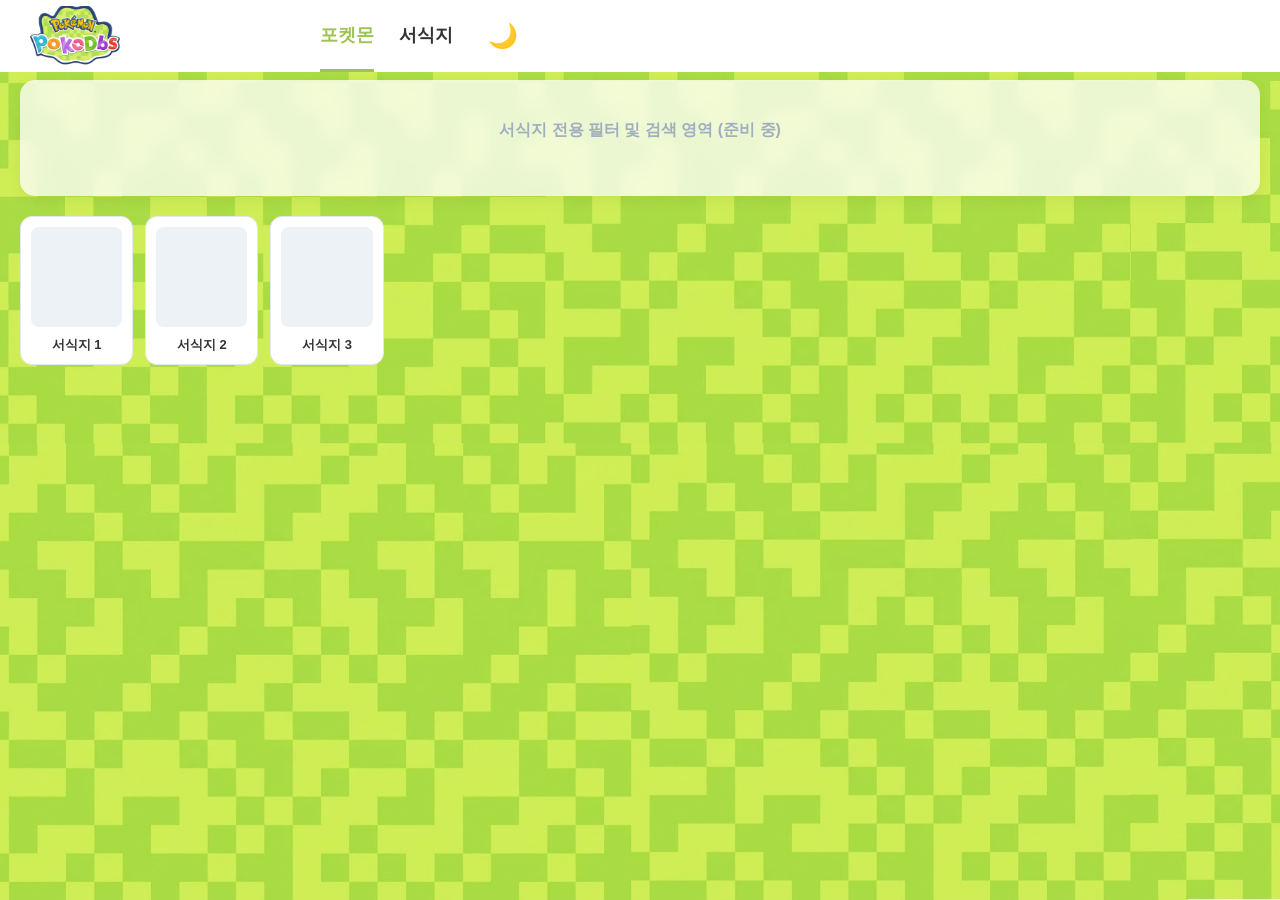
==== habitat.html @ c7915be9 "Update habitat.html" ====
<!DOCTYPE html>
<html lang="ko">
<head>
    <meta charset="UTF-8">
    <meta name="viewport" content="width=device-width, initial-scale=1.0">
    <title>Pokopia DB - 서식지 도감</title>
    
    <link rel="stylesheet" href="./style.css?v=1.3b">
</head>
<body>

<nav id="topNavbar">
    <div class="nav-logo">
        <img src="./images/logo.png" alt="로고" onerror="this.src='https://via.placeholder.com/100x30?text=LOGO';">
    </div>
    <div class="nav-menu">
        <a href="index.html" class="nav-link active">포켓몬</a>
        <a href="habitat.html" class="nav-link">서식지</a>
        
        <button class="theme-toggle-btn" id="themeToggle" title="다크 모드 변경">🌙</button>
    </div>
</nav>

<header id="mainHeader">
    <div class="filter-container" style="padding: 20px 0; text-align: center; color: #a0aec0; font-weight: bold;">
        서식지 전용 필터 및 검색 영역 (준비 중)
    </div>
</header>

<div class="pokemon-grid" id="habitatList">
    <div class="pokemon-card">
        <div style="height: 100px; background: #edf2f7; border-radius: 8px; margin-bottom: 10px;"></div>
        <div class="name-box">
            <span class="p-name">서식지 1</span>
        </div>
    </div>
    <div class="pokemon-card">
        <div style="height: 100px; background: #edf2f7; border-radius: 8px; margin-bottom: 10px;"></div>
        <div class="name-box">
            <span class="p-name">서식지 2</span>
        </div>
    </div>
    <div class="pokemon-card">
        <div style="height: 100px; background: #edf2f7; border-radius: 8px; margin-bottom: 10px;"></div>
        <div class="name-box">
            <span class="p-name">서식지 3</span>
        </div>
    </div>
</div>

<div id="detailModal" style="display: none;">
</div>

<button id="scrollTopBtn" onclick="scrollToTop()" title="맨 위로 가기">
    <svg viewBox="0 0 24 24" fill="none" stroke="currentColor" stroke-width="2.5"><polyline points="18 15 12 9 6 15"></polyline></svg>
</button>

<script>
    // 맨 위로 가기 버튼 공통 로직
    window.onscroll = function() {
        const topBtn = document.getElementById("scrollTopBtn");
        if (document.body.scrollTop > 300 || document.documentElement.scrollTop > 300) {
            topBtn.style.display = "block";
        } else {
            topBtn.style.display = "none";
        }
    };

    function scrollToTop() {
        window.scrollTo({ top: 0, behavior: 'smooth' });
    }
</script>

</body>
</html>
---- style.css ----
/* =========================================
   🌙 테마 색상 변수 선언 (라이트 / 다크)
   ========================================= */
:root {
    /* 라이트 모드 (기본) */
    --primary: #2c3e50;
    --accent: #e74c3c;
    --border: #e2e8f0;
    --nav-bg: #ffffff;
    --nav-link: #333333;
    --text-main: #333333;
    --text-sub: #718096;
    --glass-bg: rgba(255, 255, 255, 0.75);
    --card-bg: #ffffff;
    --input-bg: rgba(255, 255, 255, 0.9);
    --btn-bg: rgba(255, 255, 255, 0.9);
    --tag-bg: rgba(237, 242, 247, 0.8);
    --hover-bg: #f8fafc;
    --modal-overlay: rgba(0, 0, 0, 0.6);
}

[data-theme="dark"] {
    /* 다크 모드 */
    --primary: #f1f5f9;
    --accent: #ff7675;
    --border: #4a5568;
    --nav-bg: #1a1a24;
    --nav-link: #e2e8f0;
    --text-main: #f8f9fa;
    --text-sub: #a0aec0;
    --glass-bg: rgba(30, 30, 40, 0.85);
    --card-bg: #2d3748;
    --input-bg: rgba(45, 55, 72, 0.9);
    --btn-bg: rgba(45, 55, 72, 0.9);
    --tag-bg: rgba(74, 85, 104, 0.8);
    --hover-bg: #4a5568;
    --modal-overlay: rgba(0, 0, 0, 0.8);
}

/* 다크 모드일 때 배경 이미지 어둡게 만들기 */
[data-theme="dark"] body {
    /* 옵션 A: 이미지를 유지하면서 엄청 어둡게 덮기 (현재 적용) */
    background-image: linear-gradient(rgba(15, 15, 20, 0.9), rgba(15, 15, 20, 0.9)), url('./image_bg/backgrond.jpg');
    
    /* 옵션 B: 아예 이미지를 없애고 완전 까만 배경으로 바꾸고 싶다면 
       위 background-image 줄을 지우고 아래 두 줄을 사용하세요.
    background-image: none;
    background-color: #121212; 
    */
}

/* =========================================
   1. 기본 설정 및 배경
   ========================================= */
body {
    font-family: 'Pretendard', sans-serif;
    margin: 0;
    padding: 80px 20px 20px 20px; 
    color: var(--primary);
    background-image: url('./image_bg/backgrond.jpg'); 
    background-size: cover;          
    background-position: center;     
    background-repeat: no-repeat;    
    background-attachment: fixed;
    transition: background-color 0.3s ease, color 0.3s ease; 
}

/* =========================================
   2. 상단 고정 네비게이션 바 (GNB)
   ========================================= */
#topNavbar {
    position: fixed;
    top: 0;
    left: 0;
    width: 100%;
    height: 72px;
    background-color: var(--nav-bg);
    display: flex;
    align-items: center;
    padding: 0 30px;
    box-sizing: border-box;
    z-index: 1000;
    transition: background-color 0.3s ease;
}

.nav-logo { display: flex; align-items: center; }
.nav-logo img { height: 60px; display: block; }

.nav-menu { display: flex; gap: 25px; margin-left: 200px; height: 100%; }

.nav-link {
    text-decoration: none;
    color: var(--nav-link);
    font-size: 18px;
    font-weight: 600;
    transition: all 0.2s ease;
    display: flex;
    align-items: center;
    height: 100%;
    box-sizing: border-box;
    border-bottom: 3px solid transparent;
}

.nav-link:hover { color: #b7d182; }
.nav-link.active {
    color: #9cc44e;
    font-weight: 800;
    border-bottom: 3px solid #9cc44e;
}

/* 다크모드 토글 버튼 */
.theme-toggle-btn {
    margin-left: auto; /* 우측 끝으로 밀어냄 */
    background: none;
    border: none;
    font-size: 24px;
    cursor: pointer;
    color: var(--nav-link);
    padding: 10px;
    transition: transform 0.3s ease;
}
.theme-toggle-btn:hover { transform: scale(1.1); }

/* =========================================
   3. 필터 및 헤더 영역
   ========================================= */
header {
    background-color: var(--glass-bg);
    backdrop-filter: blur(10px);
    -webkit-backdrop-filter: blur(10px);
    padding: 20px 25px;
    border-radius: 15px;
    box-shadow: 0 4px 15px rgba(0,0,0,0.05);
    margin-bottom: 20px;
    position: sticky;
    top: 70px;
    z-index: 100;
    transition: all 0.3s ease-in-out;
    overflow: hidden;
}

header.collapsed { padding-bottom: 15px; }
header.collapsed .filter-container { max-height: 0; opacity: 0; pointer-events: none; margin-bottom: 0; }
header.collapsed .toggle-icon { transform: rotate(180deg); }

.filter-container { max-height: 1000px; opacity: 1; transition: all 0.4s cubic-bezier(0.4, 0, 0.2, 1); margin-bottom: 15px; }
.filter-group { border-bottom: 1px solid var(--border); padding: 10px 0; display: flex; align-items: flex-start; transition: border-color 0.3s ease; }
.filter-group:last-child { border-bottom: none; }
.group-label { width: 110px; font-weight: bold; font-size: 14px; padding-top: 8px; color: var(--text-sub); transition: color 0.3s ease; }
.group-content { flex: 1; display: flex; flex-wrap: wrap; gap: 8px; }

/* 검색창 */
.search-section { margin-top: 15px; padding-top: 15px; border-top: 2px solid var(--border); }
.search-row { display: flex; gap: 10px; align-items: center; }
.search-input { padding: 10px 15px; border: 1.5px solid var(--border); border-radius: 10px; font-size: 13px; font-weight: 500; outline: none; transition: 0.2s; width: 100%; box-sizing: border-box; background: var(--input-bg); color: var(--primary); }
.search-input:focus { border-color: #9cc44e; box-shadow: 0 0 8px rgba(156, 196, 78, 0.2); }
.w-1 { flex: 1; min-width: 80px; }
.w-4 { flex: 4; min-width: 200px; }

/* 버튼 및 태그 */
.opt-btn, .tag { transition: all 0.2s ease; cursor: pointer; font-weight: 600; }
.opt-btn { padding: 5px 15px; background: var(--btn-bg); border: 1.5px solid var(--border); border-radius: 30px; font-size: 13px; color: var(--text-main); }
.opt-btn:hover { background: var(--hover-bg); border-color: #9cc44e; color: #9cc44e; }
.opt-btn.active { background: #9cc44e; border-color: #9cc44e; color: white; }

.tag { padding: 3px 10px; background: var(--tag-bg); border-radius: 6px; font-size: 12px; color: var(--text-main); }
.tag::before { content: "#"; margin-right: 2px; }
.tag:hover { background: var(--hover-bg); color: #9cc44e; transform: translateY(-1px); }
.tag.active { background: #9cc44e; color: white; }

/* 헤더 컨트롤 */
.header-controls { display: flex; justify-content: space-between; align-items: center; border-top: 1px solid var(--border); padding-top: 10px; }
.toggle-btn { display: flex; align-items: center; gap: 6px; background: none; border: none; color: var(--text-sub); font-size: 13px; font-weight: 600; cursor: pointer; }
.toggle-btn:hover { color: var(--primary); }
.toggle-icon { transition: transform 0.3s ease; }
.reset-btn { display: flex; align-items: center; gap: 5px; padding: 6px 14px; background: var(--hover-bg); border: 1px solid var(--border); border-radius: 8px; color: var(--text-main); font-size: 12px; font-weight: 600; cursor: pointer; }

/* =========================================
   4. 메인 그리드 및 카드
   ========================================= */
.pokemon-grid { display: grid; grid-template-columns: repeat(10, 1fr); gap: 12px; }

.pokemon-card { 
    background-color: var(--card-bg); 
    border-radius: 12px; 
    padding: 10px; 
    text-align: center; 
    border: 1px solid var(--border); 
    transition: all 0.3s ease; 
    cursor: pointer; 
}
.pokemon-card.highlight { border-color: #9cc44e; transform: scale(1.05); box-shadow: 0 8px 15px rgba(156, 196, 78, 0.2); z-index: 5; }
.pokemon-grid.dimmed .pokemon-card:not(.highlight) { opacity: 0.3; filter: grayscale(0.5); }
.pokemon-card:hover { transform: translateY(-8px) scale(1.05); border-color: #9cc44e; box-shadow: 0 10px 20px rgba(0,0,0,0.2); z-index: 10; }
.pokemon-card img { width: 100%; aspect-ratio: 1/1; object-fit: contain; }

.name-box { margin-top: 10px; line-height: 1.3; }
.id-number { font-size: 10px; color: var(--text-sub); font-weight: 500; }
.p-name { font-size: 13px; color: var(--text-main); font-weight: bold; display: block; margin-top: 2px; }

/* =========================================
   5. 상세 정보 모달
   ========================================= */
#detailModal { display: none; position: fixed; top: 0; left: 0; width: 100%; height: 100%; background: var(--modal-overlay); backdrop-filter: blur(5px); z-index: 2000; justify-content: center; align-items: center; }
.modal-content { background-color: var(--card-bg); color: var(--text-main); width: 90%; max-width: 650px; border-radius: 20px; padding: 40px; position: relative; display: grid; grid-template-columns: 1.2fr 1fr; gap: 30px; box-shadow: 0 20px 40px rgba(0,0,0,0.3); animation: slideUp 0.3s ease-out; transition: background-color 0.3s ease, color 0.3s ease; }
@keyframes slideUp { from { transform: translateY(50px); opacity: 0; } to { transform: translateY(0); opacity: 1; } }

.modal-close { position: absolute; top: 15px; right: 15px; cursor: pointer; background: var(--hover-bg); color: var(--text-main); border-radius: 50%; padding: 6px; border: none; z-index: 200; transition: background 0.3s ease; }
.modal-right { display: flex; flex-direction: column; gap: 15px; padding-left: 10px; padding-right: 35px; }

.modal-left { text-align: center; border-right: 1px solid var(--border); padding-right: 20px; }
.modal-img { width: 100%; max-width: 250px; object-fit: contain; margin-bottom: 20px; image-rendering: -webkit-optimize-contrast; image-rendering: crisp-edges; }
.modal-id { font-size: 18px; color: var(--text-sub); font-weight: 600; }
.modal-name { font-size: 32px; font-weight: 800; margin: 10px 0; }
.info-row { display: flex; align-items: center; gap: 15px; }
.info-row.env-row { margin-bottom: 30px; }
.info-row.flavor-row { margin-top: auto; padding-top: 10px; border-top: 1px dashed var(--border); }
.info-label { width: 60px; font-weight: 800; color: var(--text-sub); font-size: 15px; }
.info-value { font-size: 16px; font-weight: 600; background: var(--hover-bg); padding: 6px 15px; border-radius: 10px; flex: 1; }
.modal-bottom { grid-column: span 2; border-top: 1px solid var(--border); padding-top: 25px; margin-top: 10px; }
.bottom-title { font-weight: 800; margin-bottom: 15px; color: var(--text-main); }
.modal-tags { display: flex; flex-wrap: wrap; gap: 10px; }

/* =========================================
   6. 맨 위로 가기 버튼
   ========================================= */
#scrollTopBtn { display: none; position: fixed; bottom: 30px; right: 30px; z-index: 99; background-color: #9cc44e; color: white; border: none; outline: none; cursor: pointer; padding: 12px; border-radius: 50%; box-shadow: 0 4px 10px rgba(156, 196, 78, 0.3); transition: all 0.3s ease; }
#scrollTopBtn:hover { background-color: #8ab042; transform: translateY(-3px); }
#scrollTopBtn svg { width: 22px; height: 22px; display: block; }

/* =========================================
   7. 모바일 반응형
   ========================================= */
@media (max-width: 1024px) {
    .pokemon-grid { grid-template-columns: repeat(7, 1fr); }
}

@media (max-width: 768px) {
    body { padding: 80px 10px 10px 10px; }
    #topNavbar { padding: 0 15px; height: 60px; }
    .nav-logo img { height: 40px; }
    .nav-menu { margin-left: 20px; gap: 15px; }
    .nav-link { font-size: 15px; }
    
    header { padding: 15px; position: relative; top: 0; }
    .filter-container { max-height: 50vh; overflow-y: auto; }
    header.collapsed .filter-container { max-height: 0; }

    .pokemon-grid { grid-template-columns: repeat(4, 1fr); gap: 10px; }
    .search-row { flex-wrap: wrap; }
    .w-1 { flex: 1 1 30%; min-width: 80px; }
    .w-4 { flex: 1 1 100%; }

    .modal-content { grid-template-columns: 1fr; padding: 25px; max-height: 85vh; overflow-y: auto; gap: 15px; }
    .modal-left { border-right: none; border-bottom: 1px solid var(--border); padding-right: 0; padding-bottom: 15px; }
    .modal-img { max-width: 150px; margin-bottom: 10px; }
    .modal-name { font-size: 26px; }
    .modal-right { padding-right: 28px; }
    .modal-close { top: 10px; right: 10px; padding: 4px; }
    .modal-close svg { width: 18px; height: 18px; }

    #scrollTopBtn { bottom: 20px; right: 20px; padding: 10px; }
    #scrollTopBtn svg { width: 18px; height: 18px; }
}

@media (max-width: 480px) {
    .pokemon-grid { grid-template-columns: repeat(3, 1fr); gap: 8px; }
    .filter-group { flex-direction: column; padding: 12px 0; }
    .group-label { padding-bottom: 8px; width: 100%; }
    .opt-btn { padding: 6px 12px; font-size: 12px; }
    .p-name { font-size: 12px; }
}

/* 아이콘이 화면 밖으로 밀리거나 가려지지 않도록 강제 조정 */
.theme-toggle-btn {
    margin-left: auto !important; /* 무조건 우측 끝에 붙도록 강제 */
    position: relative;
    z-index: 2000; /* 다른 투명 헤더 등에 가려지지 않도록 최상단으로 올림 */
    background: none;
    border: none;
    font-size: 24px;
    cursor: pointer;
    padding: 10px;
    display: flex;
    align-items: center;
    justify-content: center;
    min-width: 44px; /* 아이콘이 찌그러지지 않도록 최소 너비 확보 */
}
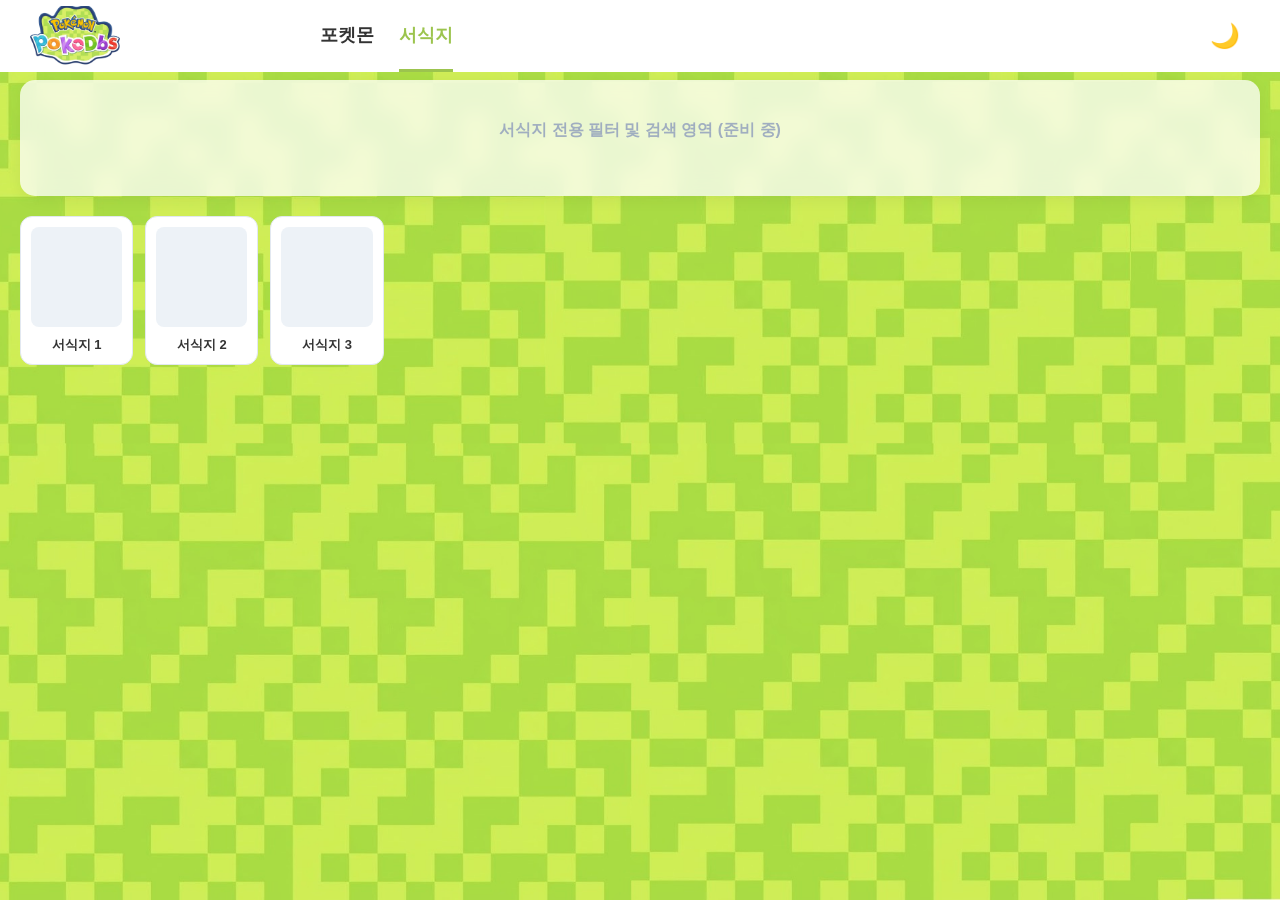
==== commit 0e938bb1: "v 1.3c" ====
--- a/habitat.html
+++ b/habitat.html
@@ -5,7 +5,7 @@
     <meta name="viewport" content="width=device-width, initial-scale=1.0">
     <title>Pokopia DB - 서식지 도감</title>
     
-    <link rel="stylesheet" href="./style.css?v=1.3b">
+    <link rel="stylesheet" href="./style.css?v=1.3c">
 </head>
 <body>
 
@@ -14,8 +14,8 @@
         <img src="./images/logo.png" alt="로고" onerror="this.src='https://via.placeholder.com/100x30?text=LOGO';">
     </div>
     <div class="nav-menu">
-        <a href="index.html" class="nav-link active">포켓몬</a>
-        <a href="habitat.html" class="nav-link">서식지</a>
+        <a href="index.html" class="nav-link">포켓몬</a>
+        <a href="habitat.html" class="nav-link active">서식지</a>
         
         <button class="theme-toggle-btn" id="themeToggle" title="다크 모드 변경">🌙</button>
     </div>
--- a/style.css
+++ b/style.css
@@ -86,7 +86,13 @@
 .nav-logo { display: flex; align-items: center; }
 .nav-logo img { height: 60px; display: block; }
 
-.nav-menu { display: flex; gap: 25px; margin-left: 200px; height: 100%; }
+.nav-menu {
+    display: flex;
+    gap: 25px;
+    margin-left: 200px;
+    height: 100%;
+    flex: 1; /* 상단바의 남은 우측 공간을 모두 차지하도록 설정 */
+}
 
 .nav-link {
     text-decoration: none;
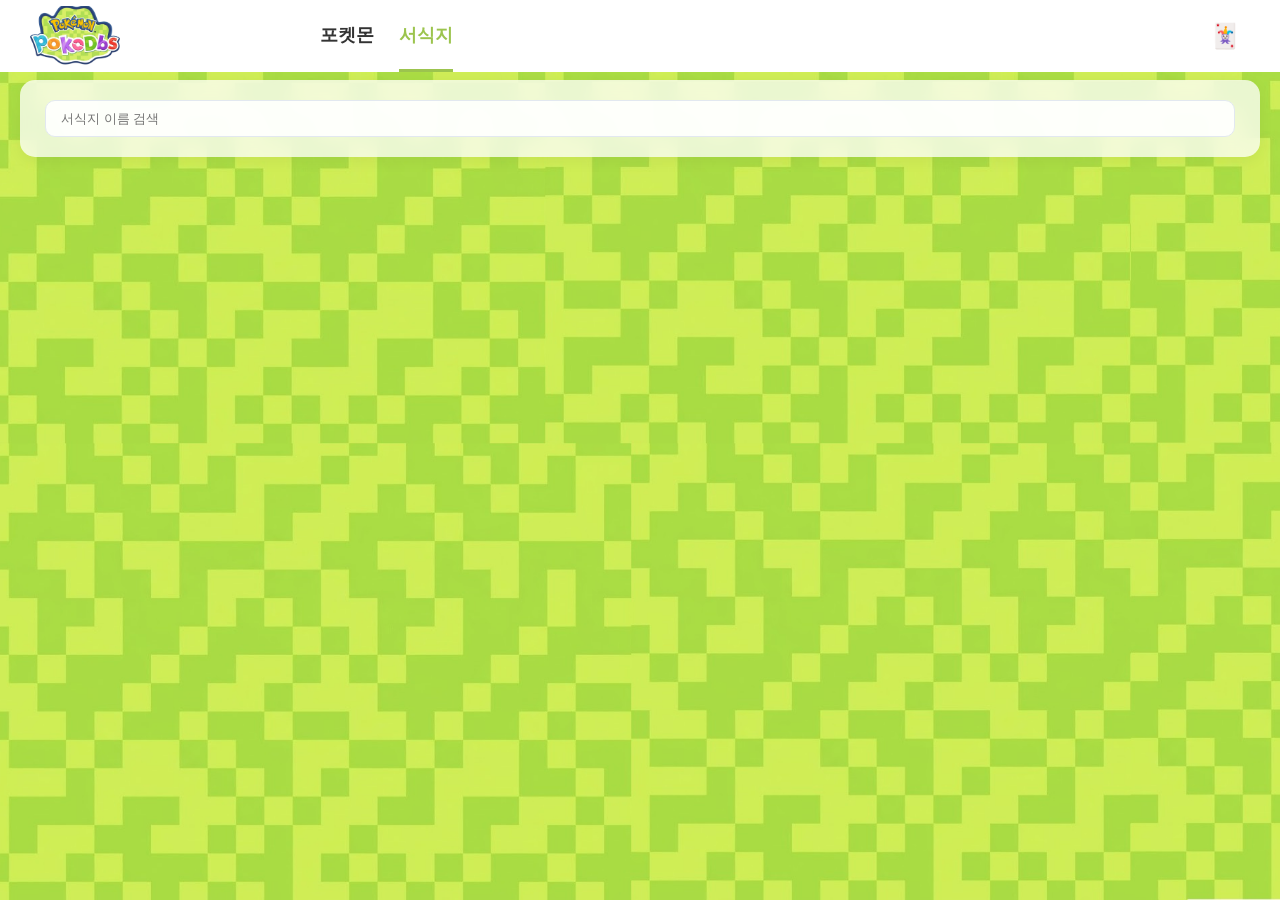
==== commit c5a9323b: "Update habitat.html for title and structure changes" ====
--- a/habitat.html
+++ b/habitat.html
@@ -3,12 +3,14 @@
 <head>
     <meta charset="UTF-8">
     <meta name="viewport" content="width=device-width, initial-scale=1.0">
-    <title>Pokopia DB - 서식지 도감</title>
+    <title>Pokopia DB - 서식지</title>
     
-    <link rel="stylesheet" href="./style.css?v=1.3c">
+    <link rel="stylesheet" href="./style.css?v=1.4">
+    <script src="./theme.js?v=1.0" defer></script>
+    <script src="./habitatData.js?v=1.0"></script>
 </head>
 <body>
-
+    
 <nav id="topNavbar">
     <div class="nav-logo">
         <img src="./images/logo.png" alt="로고" onerror="this.src='https://via.placeholder.com/100x30?text=LOGO';">
@@ -17,59 +19,25 @@
         <a href="index.html" class="nav-link">포켓몬</a>
         <a href="habitat.html" class="nav-link active">서식지</a>
         
-        <button class="theme-toggle-btn" id="themeToggle" title="다크 모드 변경">🌙</button>
+        <button class="theme-toggle-btn" id="themeToggle" title="다크 모드 변경">&#127183;</button>
     </div>
 </nav>
 
 <header id="mainHeader">
-    <div class="filter-container" style="padding: 20px 0; text-align: center; color: #a0aec0; font-weight: bold;">
-        서식지 전용 필터 및 검색 영역 (준비 중)
+    <div class="search-section" style="border-top: none; margin-top: 0; padding-top: 0;">
+        <div class="search-row">
+            <input type="text" id="searchHabitatName" class="search-input w-4" placeholder="서식지 이름 검색" oninput="searchHabitats()">
+        </div>
     </div>
 </header>
 
-<div class="pokemon-grid" id="habitatList">
-    <div class="pokemon-card">
-        <div style="height: 100px; background: #edf2f7; border-radius: 8px; margin-bottom: 10px;"></div>
-        <div class="name-box">
-            <span class="p-name">서식지 1</span>
-        </div>
-    </div>
-    <div class="pokemon-card">
-        <div style="height: 100px; background: #edf2f7; border-radius: 8px; margin-bottom: 10px;"></div>
-        <div class="name-box">
-            <span class="p-name">서식지 2</span>
-        </div>
-    </div>
-    <div class="pokemon-card">
-        <div style="height: 100px; background: #edf2f7; border-radius: 8px; margin-bottom: 10px;"></div>
-        <div class="name-box">
-            <span class="p-name">서식지 3</span>
-        </div>
-    </div>
-</div>
-
-<div id="detailModal" style="display: none;">
-</div>
+<div class="pokemon-grid" id="habitatList"></div>
 
 <button id="scrollTopBtn" onclick="scrollToTop()" title="맨 위로 가기">
     <svg viewBox="0 0 24 24" fill="none" stroke="currentColor" stroke-width="2.5"><polyline points="18 15 12 9 6 15"></polyline></svg>
 </button>
 
-<script>
-    // 맨 위로 가기 버튼 공통 로직
-    window.onscroll = function() {
-        const topBtn = document.getElementById("scrollTopBtn");
-        if (document.body.scrollTop > 300 || document.documentElement.scrollTop > 300) {
-            topBtn.style.display = "block";
-        } else {
-            topBtn.style.display = "none";
-        }
-    };
-
-    function scrollToTop() {
-        window.scrollTo({ top: 0, behavior: 'smooth' });
-    }
-</script>
+<script src="./habitatScript.js?v=1.0"></script>
 
 </body>
 </html>
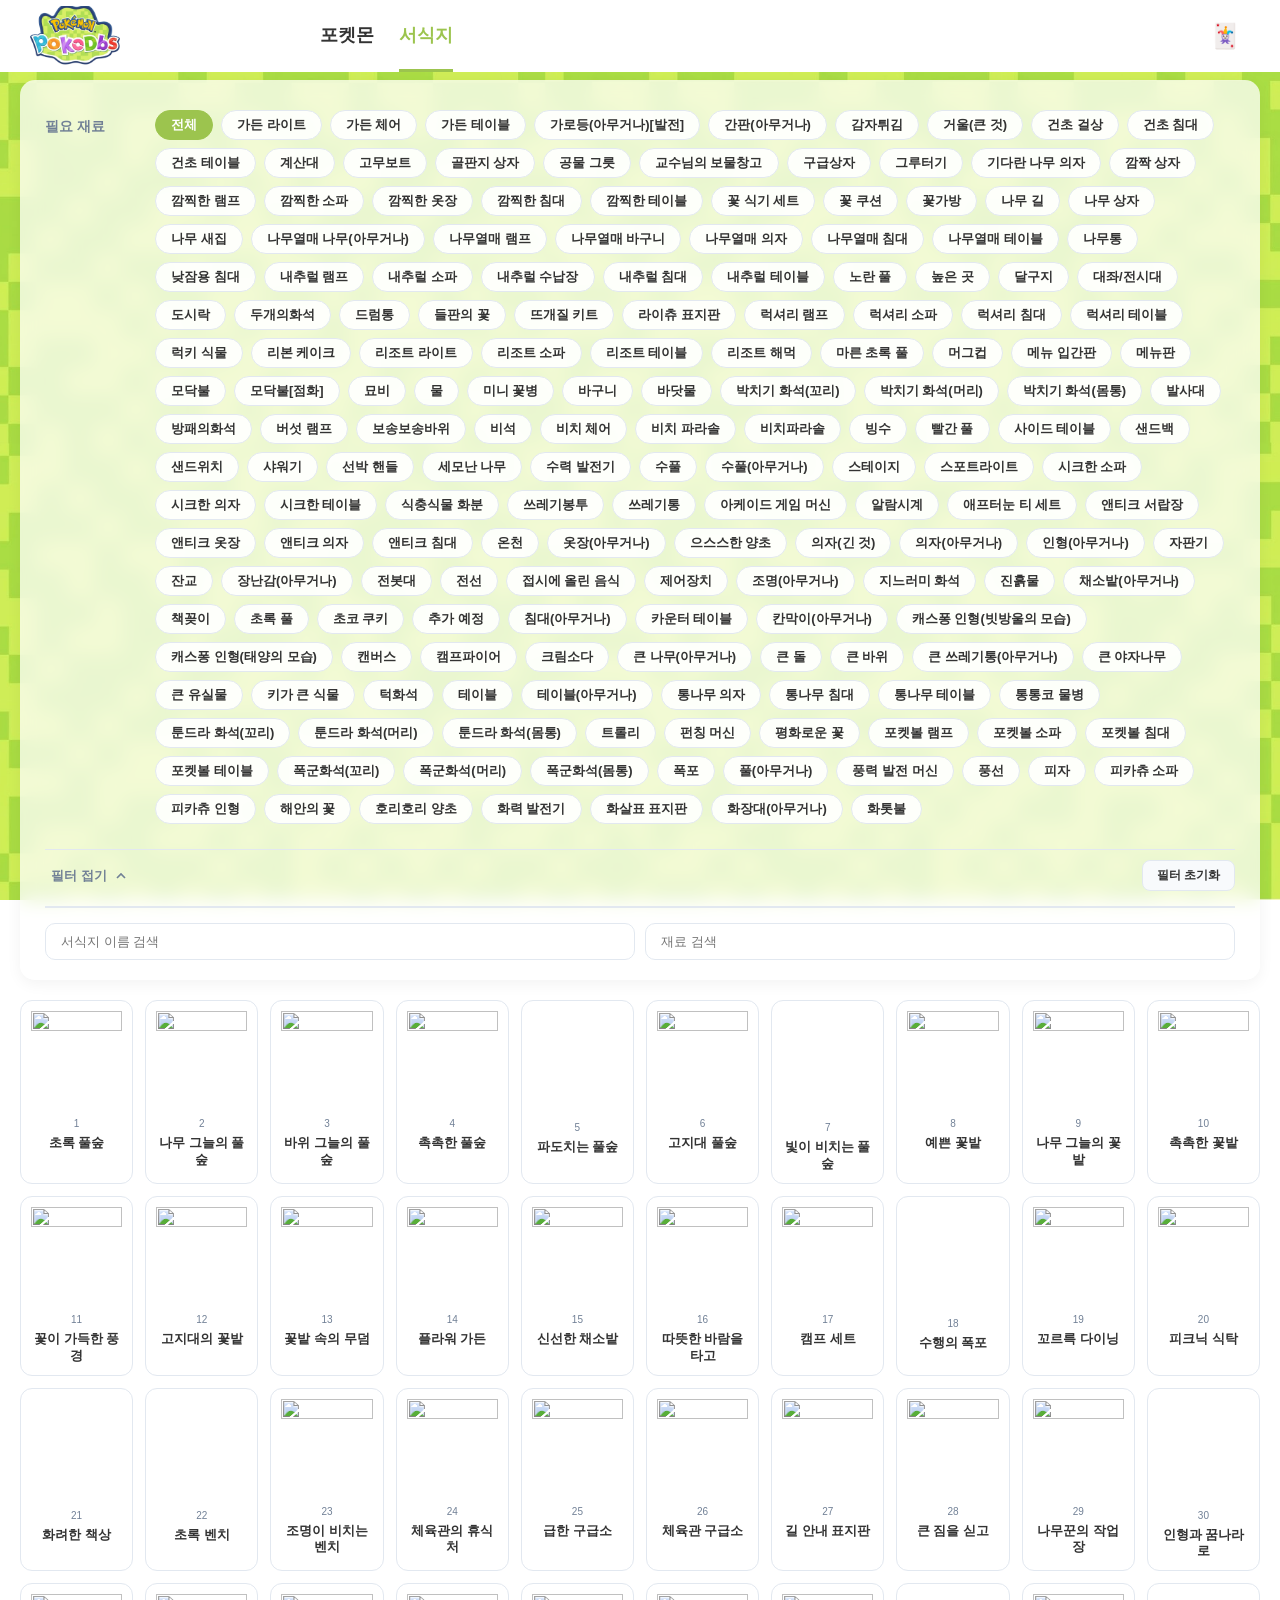
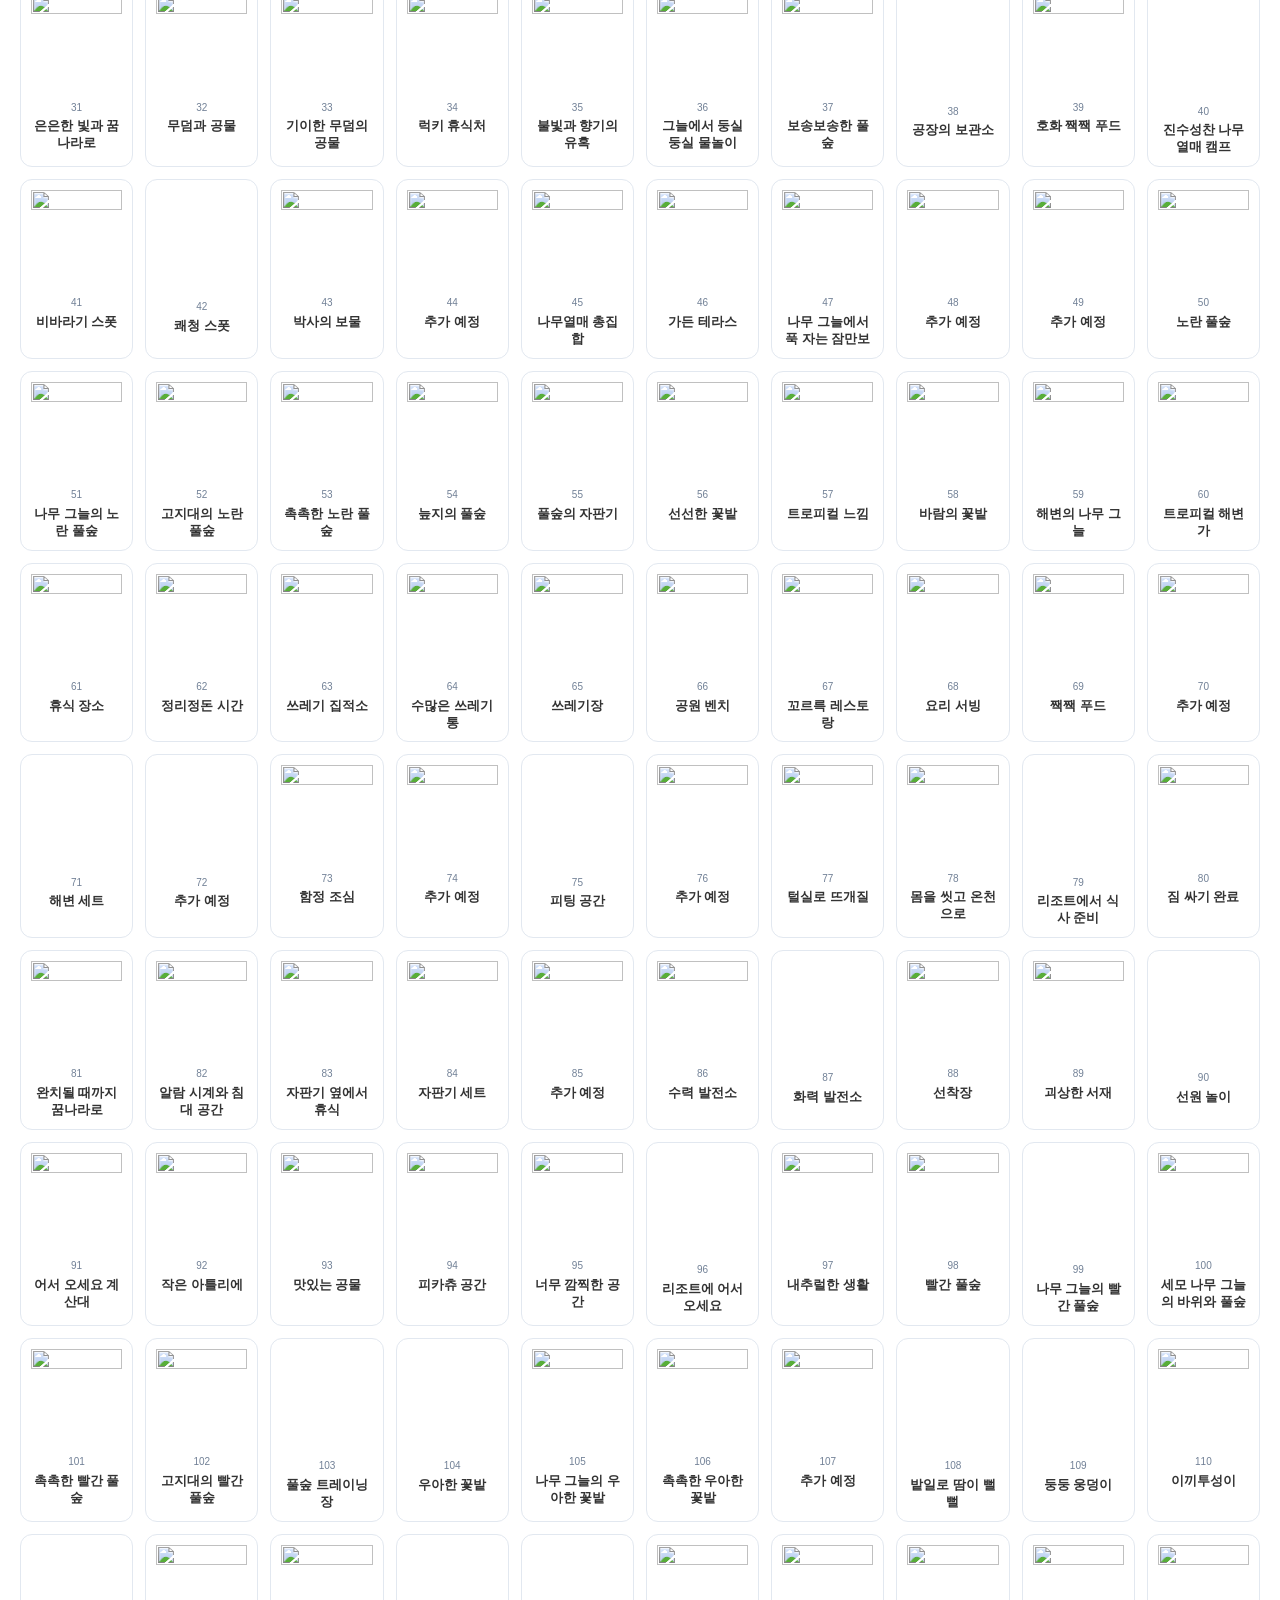
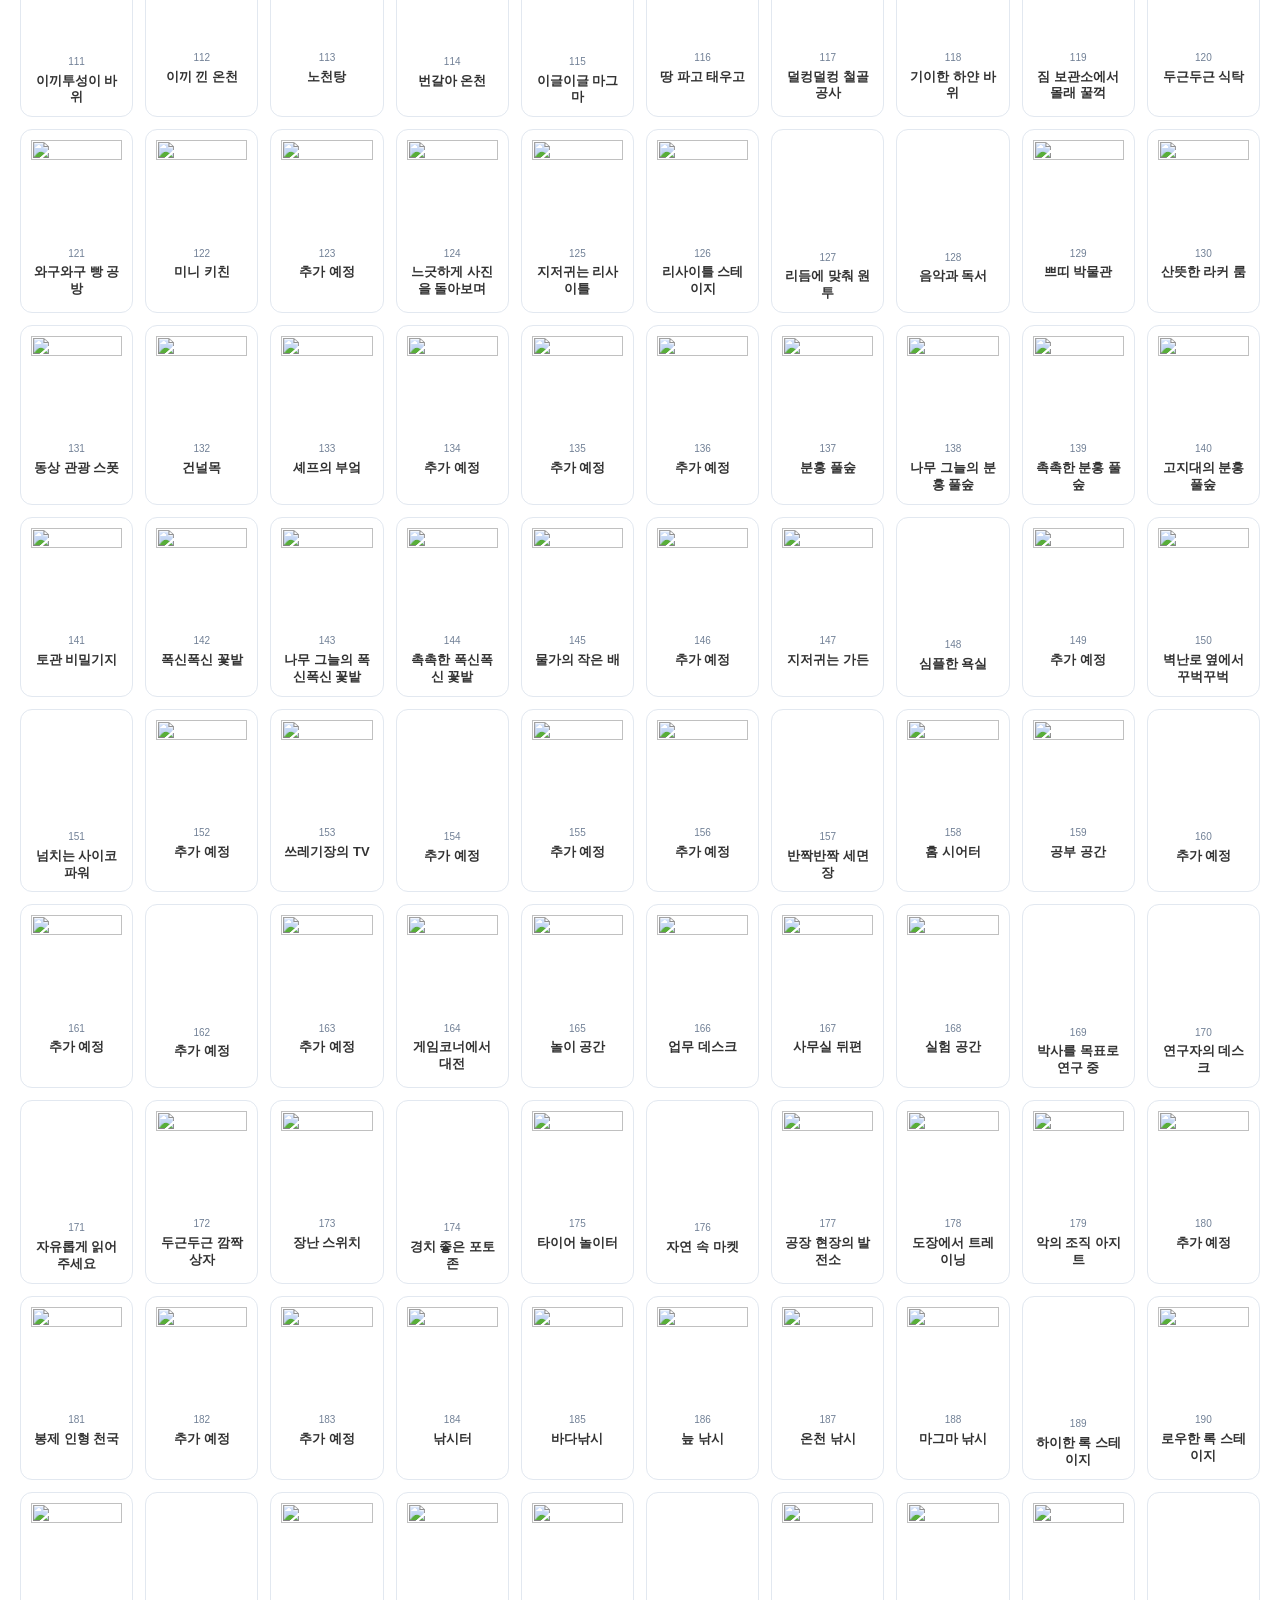
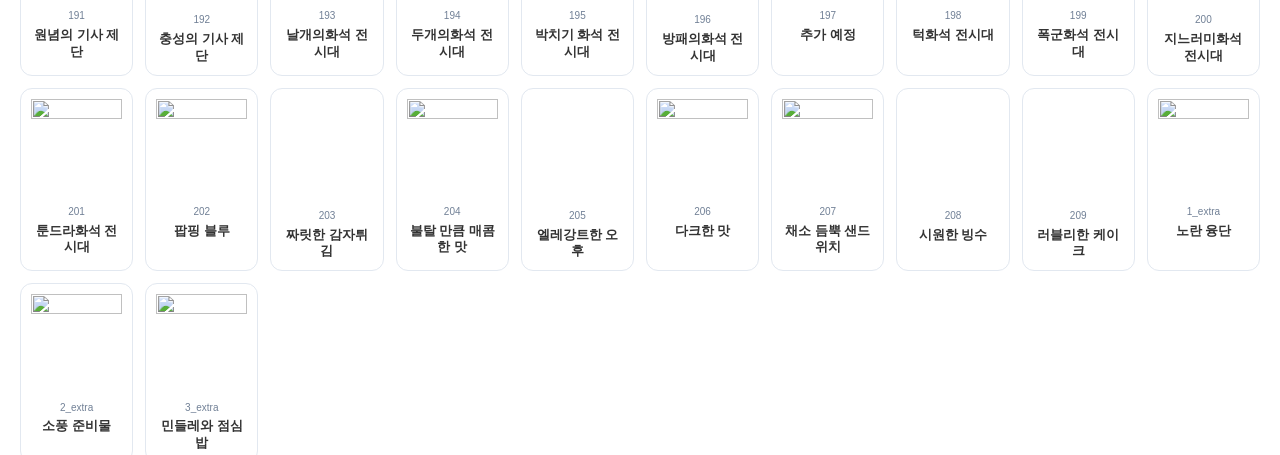
==== commit cba094e9: "Add filter controls and update search functionality" ====
--- a/habitat.html
+++ b/habitat.html
@@ -24,9 +24,25 @@
 </nav>
 
 <header id="mainHeader">
-    <div class="search-section" style="border-top: none; margin-top: 0; padding-top: 0;">
+    <div class="filter-container">
+        <div class="filter-group">
+            <div class="group-label">필요 재료</div>
+            <div id="materialOptions" class="group-content"></div>
+        </div>
+    </div>
+
+    <div class="header-controls">
+        <button class="toggle-btn" onclick="toggleHeader()">
+            <span class="toggle-text">필터 접기</span>
+            <svg class="toggle-icon" width="16" height="16" viewBox="0 0 24 24" fill="none" stroke="currentColor" stroke-width="2.5"><polyline points="18 15 12 9 6 15"></polyline></svg>
+        </button>
+        <button class="reset-btn" onclick="resetAllFilters()">필터 초기화</button>
+    </div>
+
+    <div class="search-section">
         <div class="search-row">
-            <input type="text" id="searchHabitatName" class="search-input w-4" placeholder="서식지 이름 검색" oninput="searchHabitats()">
+            <input type="text" id="searchHabitatName" class="search-input w-4" placeholder="서식지 이름 검색" oninput="applyFilters()">
+            <input type="text" id="searchMaterial" class="search-input w-4" placeholder="재료 검색" oninput="applyFilters()">
         </div>
     </div>
 </header>
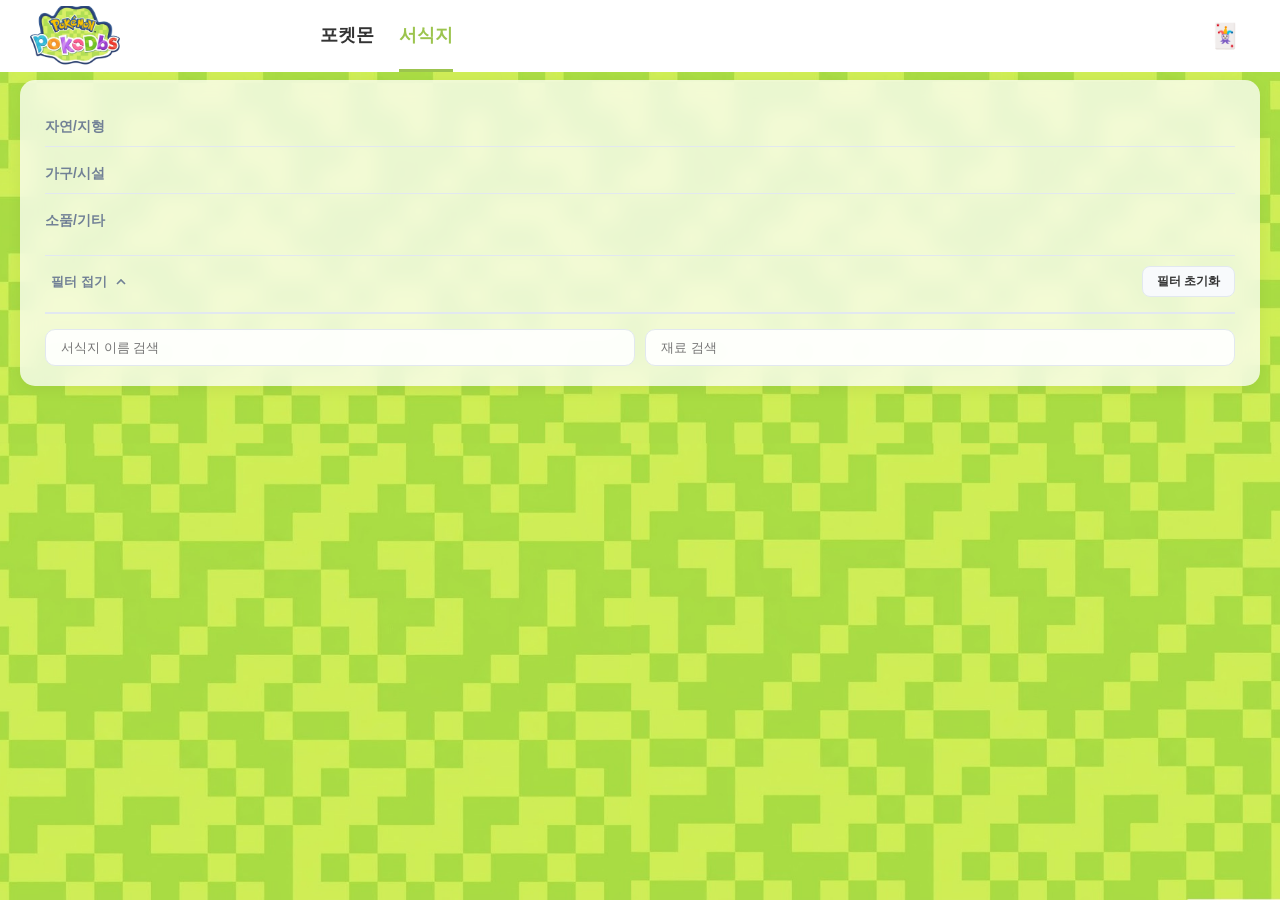
==== commit 1a89ba73: "Add new filter groups for nature, furniture, and props" ====
--- a/habitat.html
+++ b/habitat.html
@@ -26,8 +26,16 @@
 <header id="mainHeader">
     <div class="filter-container">
         <div class="filter-group">
-            <div class="group-label">필요 재료</div>
-            <div id="materialOptions" class="group-content"></div>
+            <div class="group-label">자연/지형</div>
+            <div id="matGroupNature" class="group-content"></div>
+        </div>
+        <div class="filter-group">
+            <div class="group-label">가구/시설</div>
+            <div id="matGroupFurniture" class="group-content"></div>
+        </div>
+        <div class="filter-group">
+            <div class="group-label">소품/기타</div>
+            <div id="matGroupProps" class="group-content"></div>
         </div>
     </div>
 
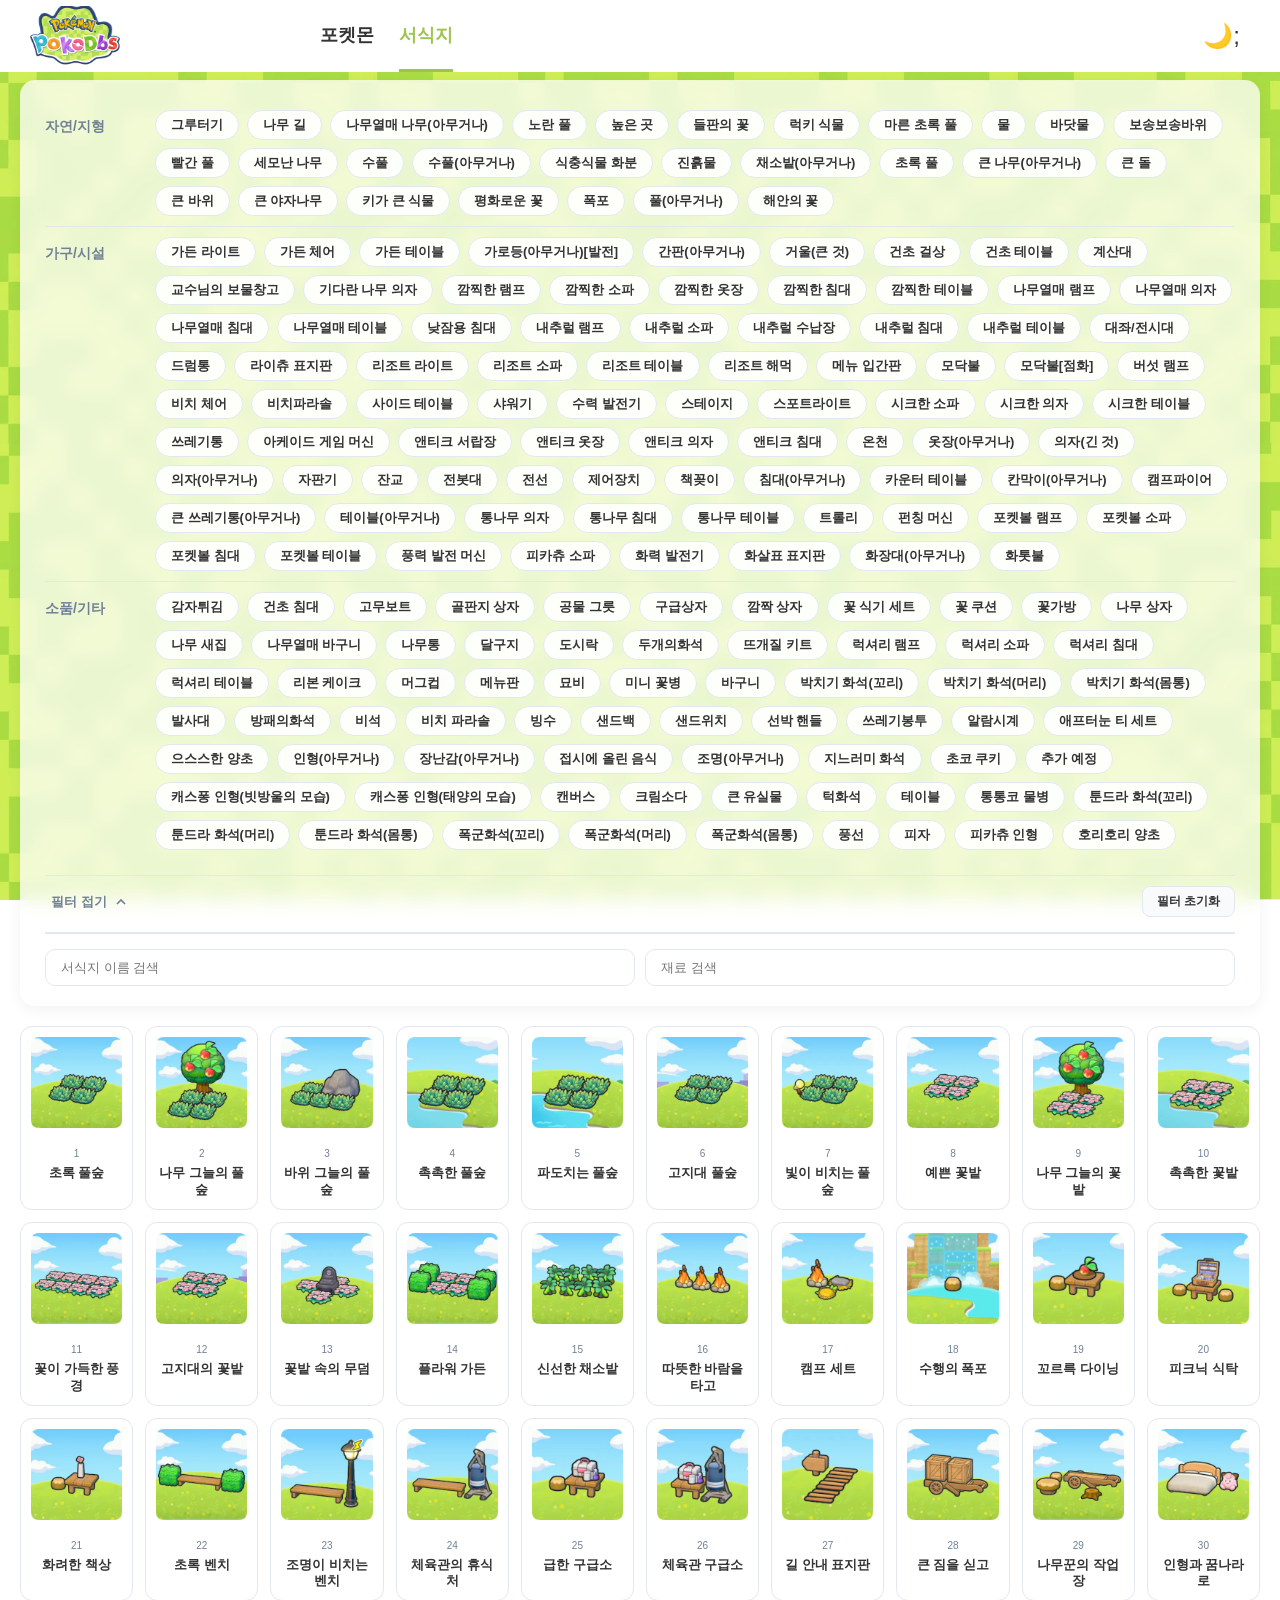
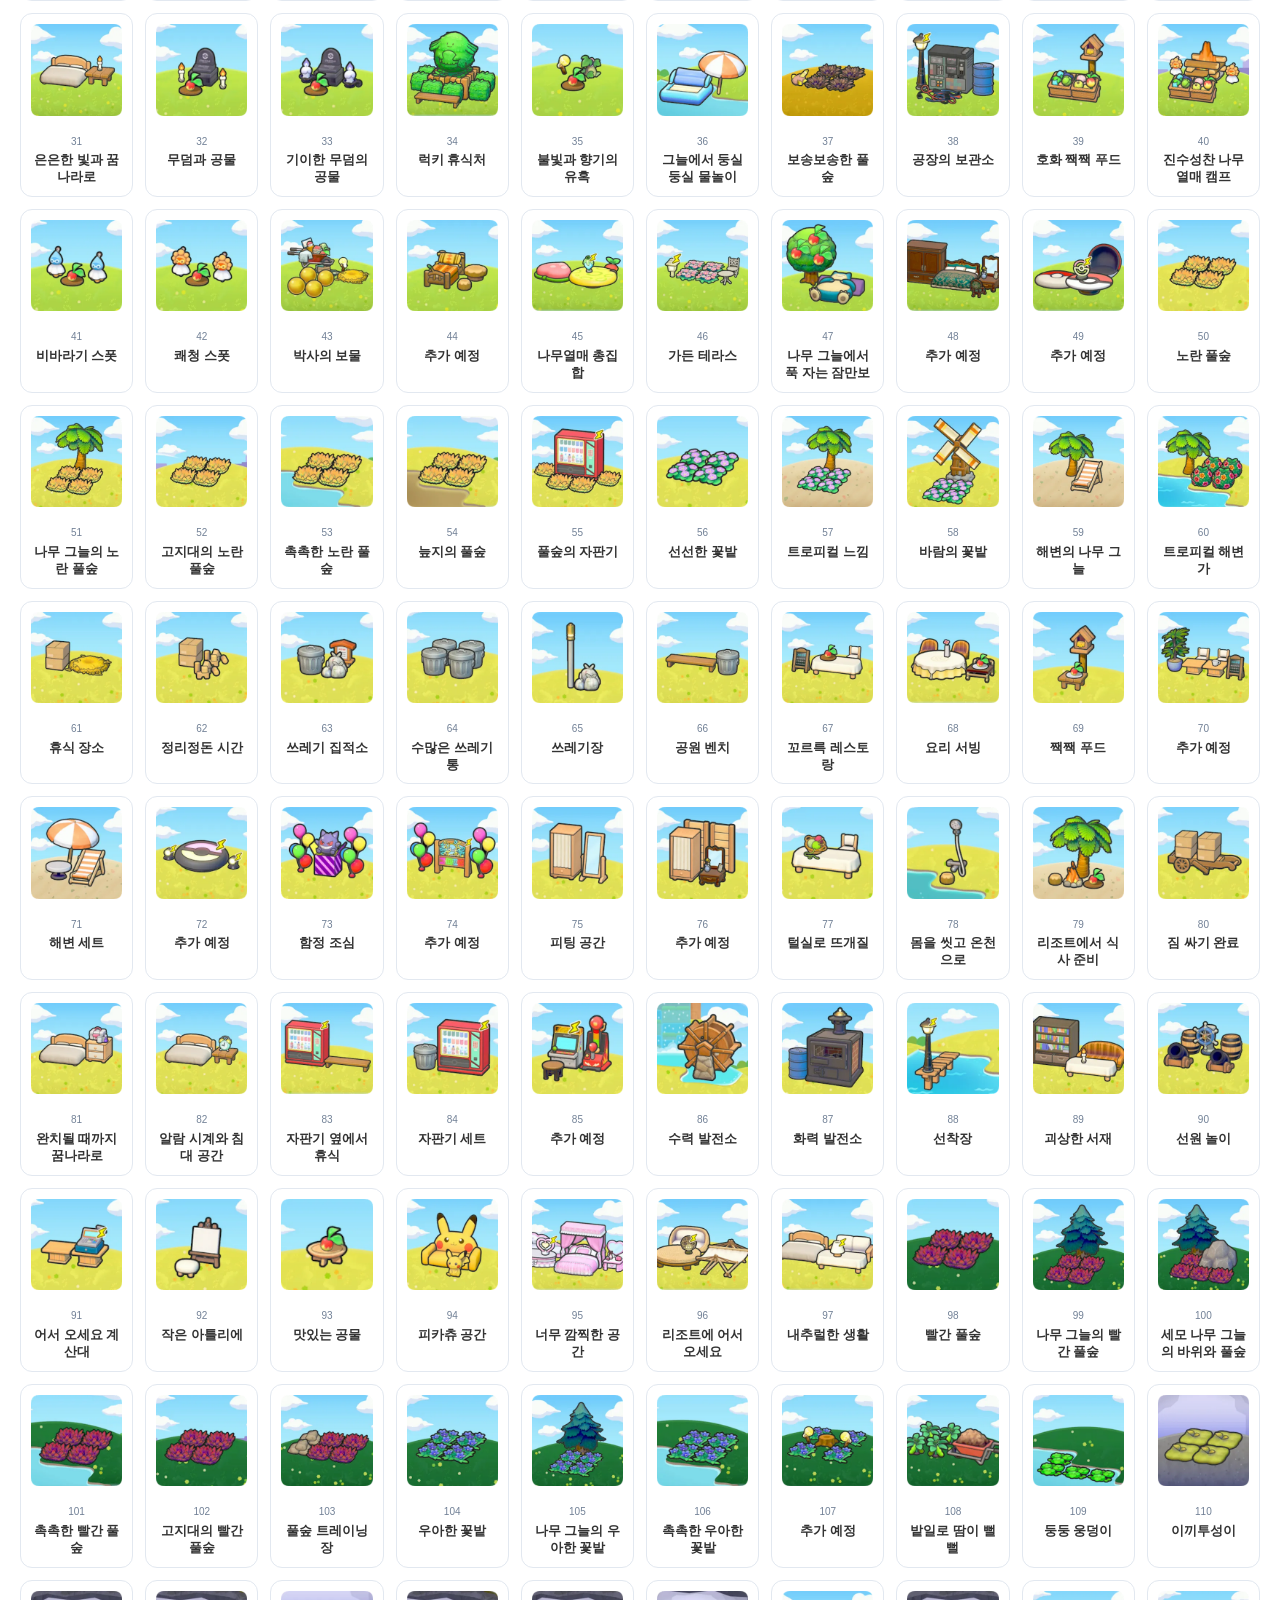
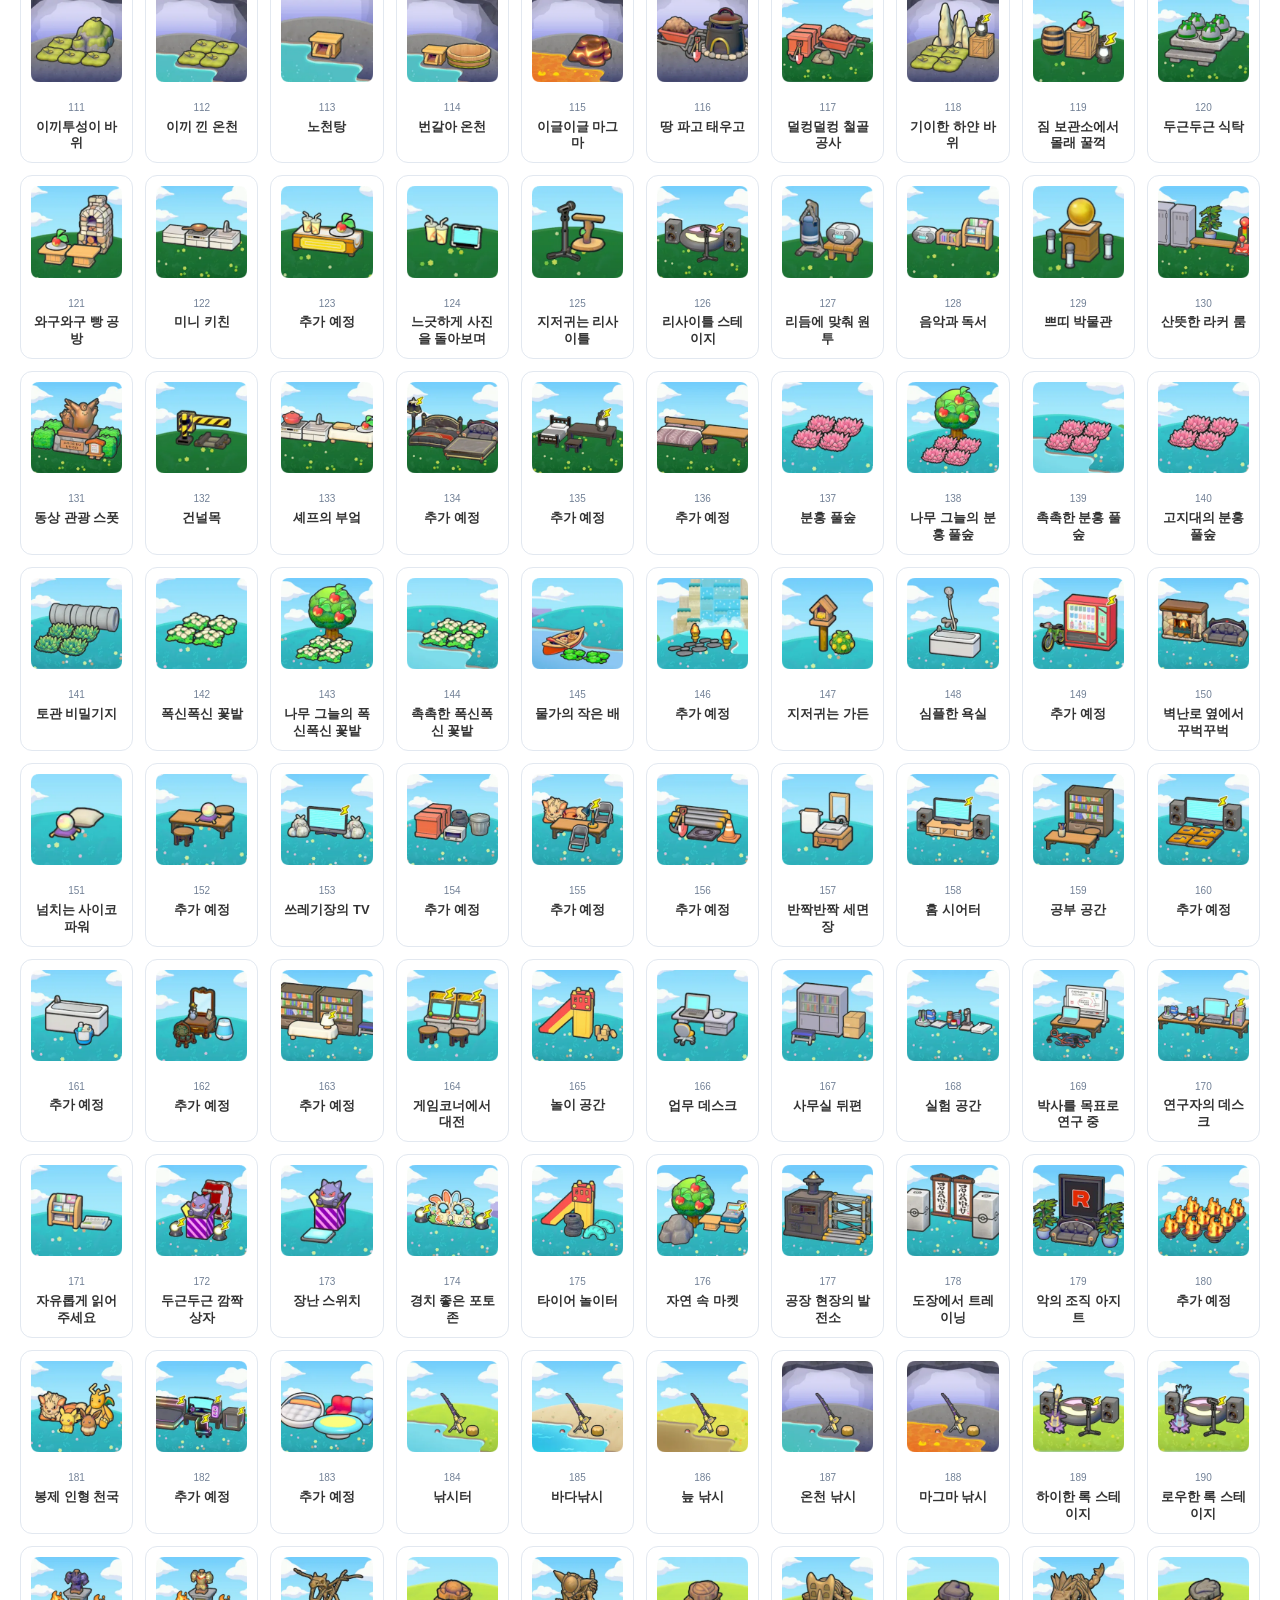
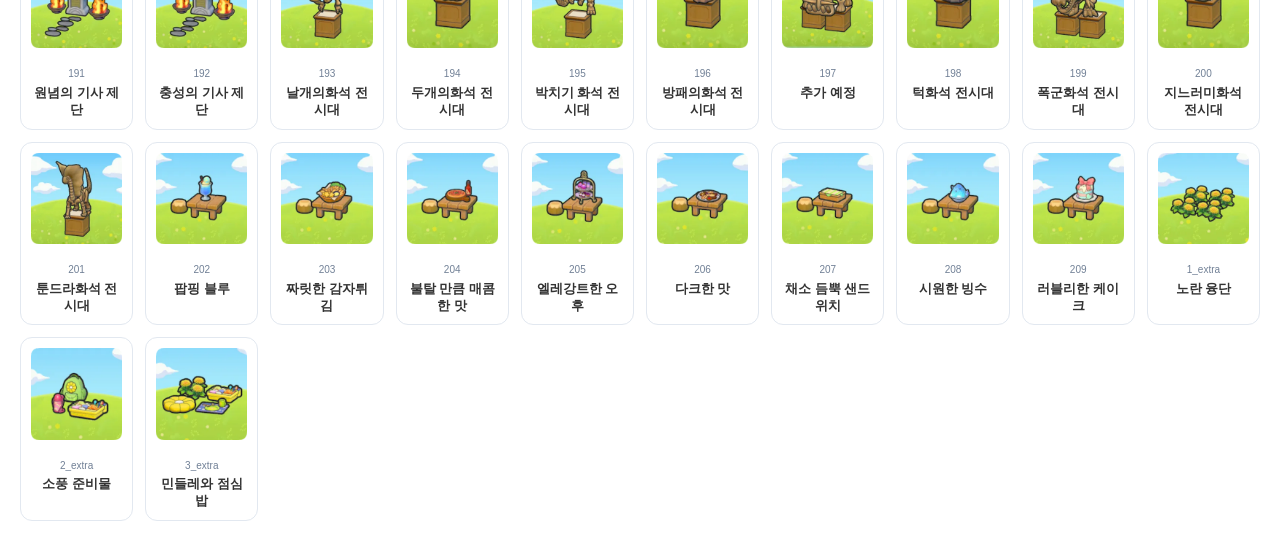
==== commit ac5af506: "Change theme toggle button icon to moon emoji" ====
--- a/habitat.html
+++ b/habitat.html
@@ -19,7 +19,7 @@
         <a href="index.html" class="nav-link">포켓몬</a>
         <a href="habitat.html" class="nav-link active">서식지</a>
         
-        <button class="theme-toggle-btn" id="themeToggle" title="다크 모드 변경">&#127183;</button>
+        <button class="theme-toggle-btn" id="themeToggle" title="다크 모드 변경">🌙;</button>
     </div>
 </nav>
 
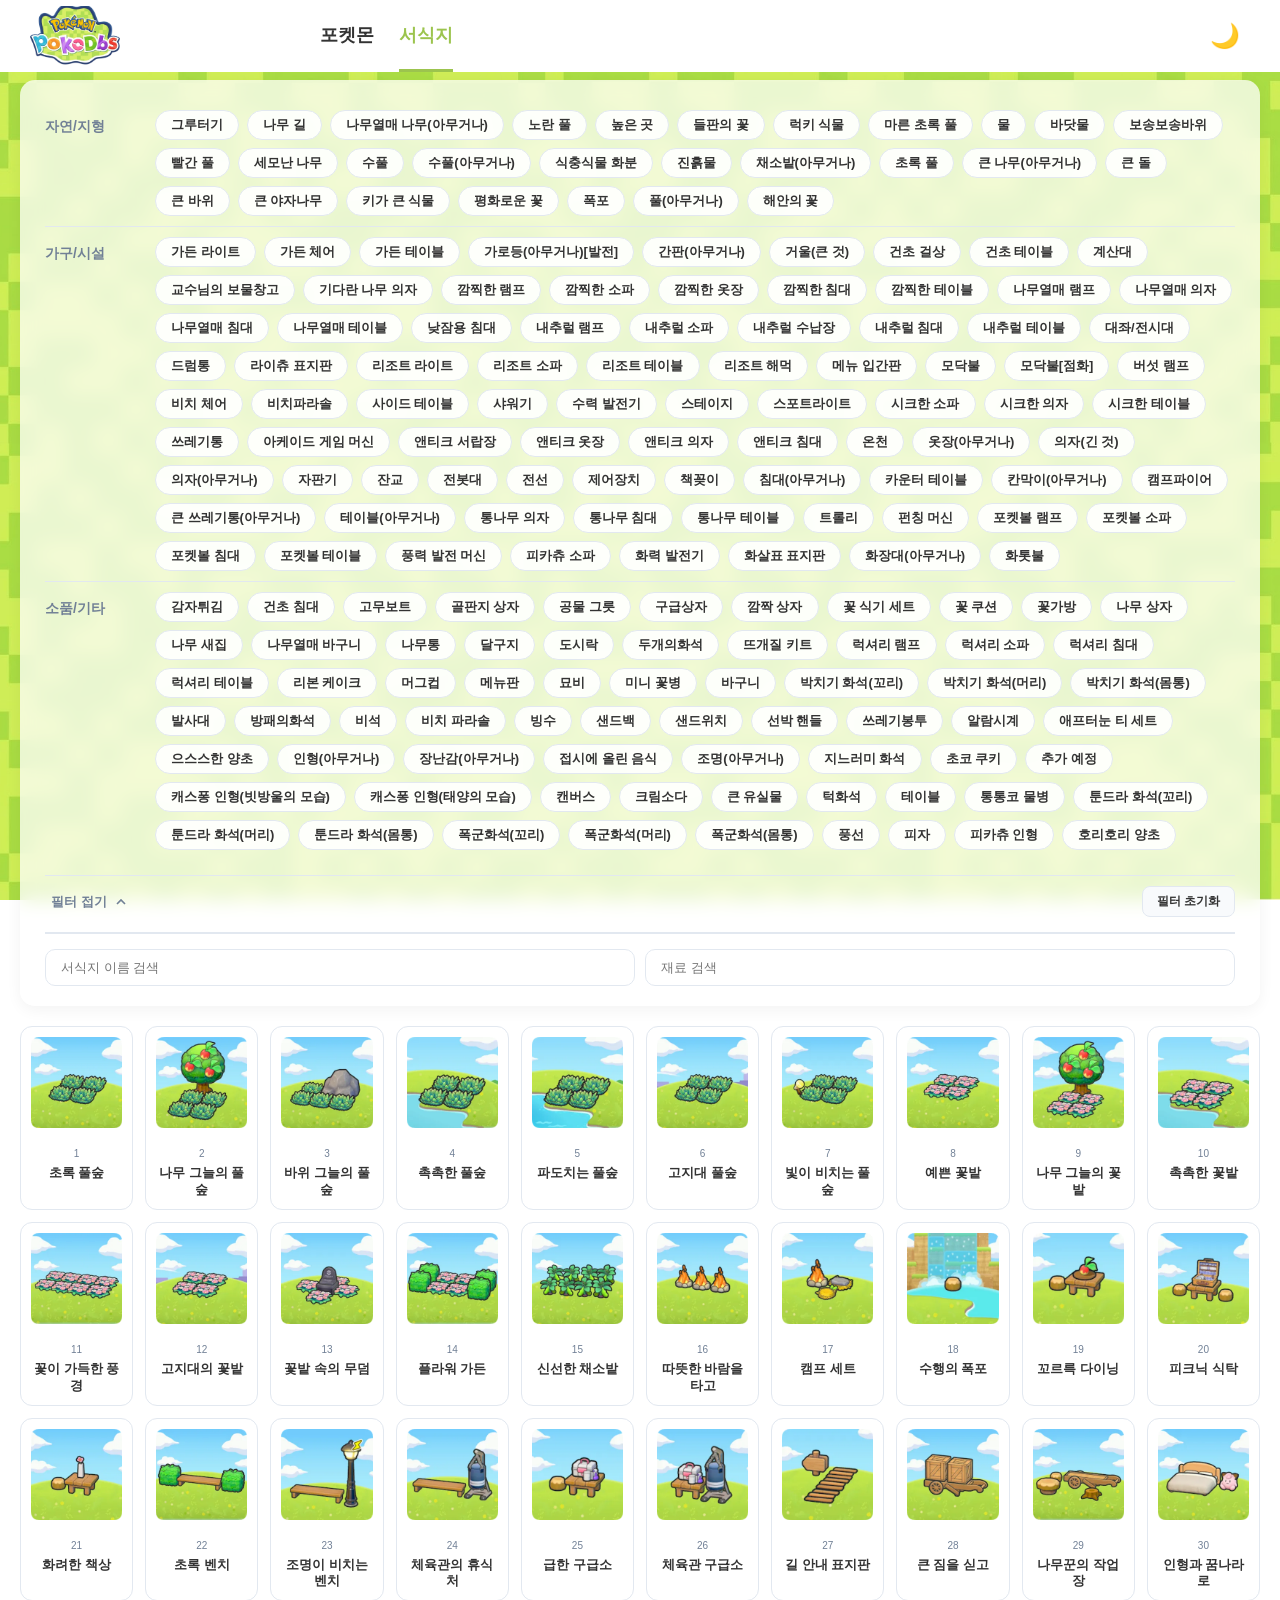
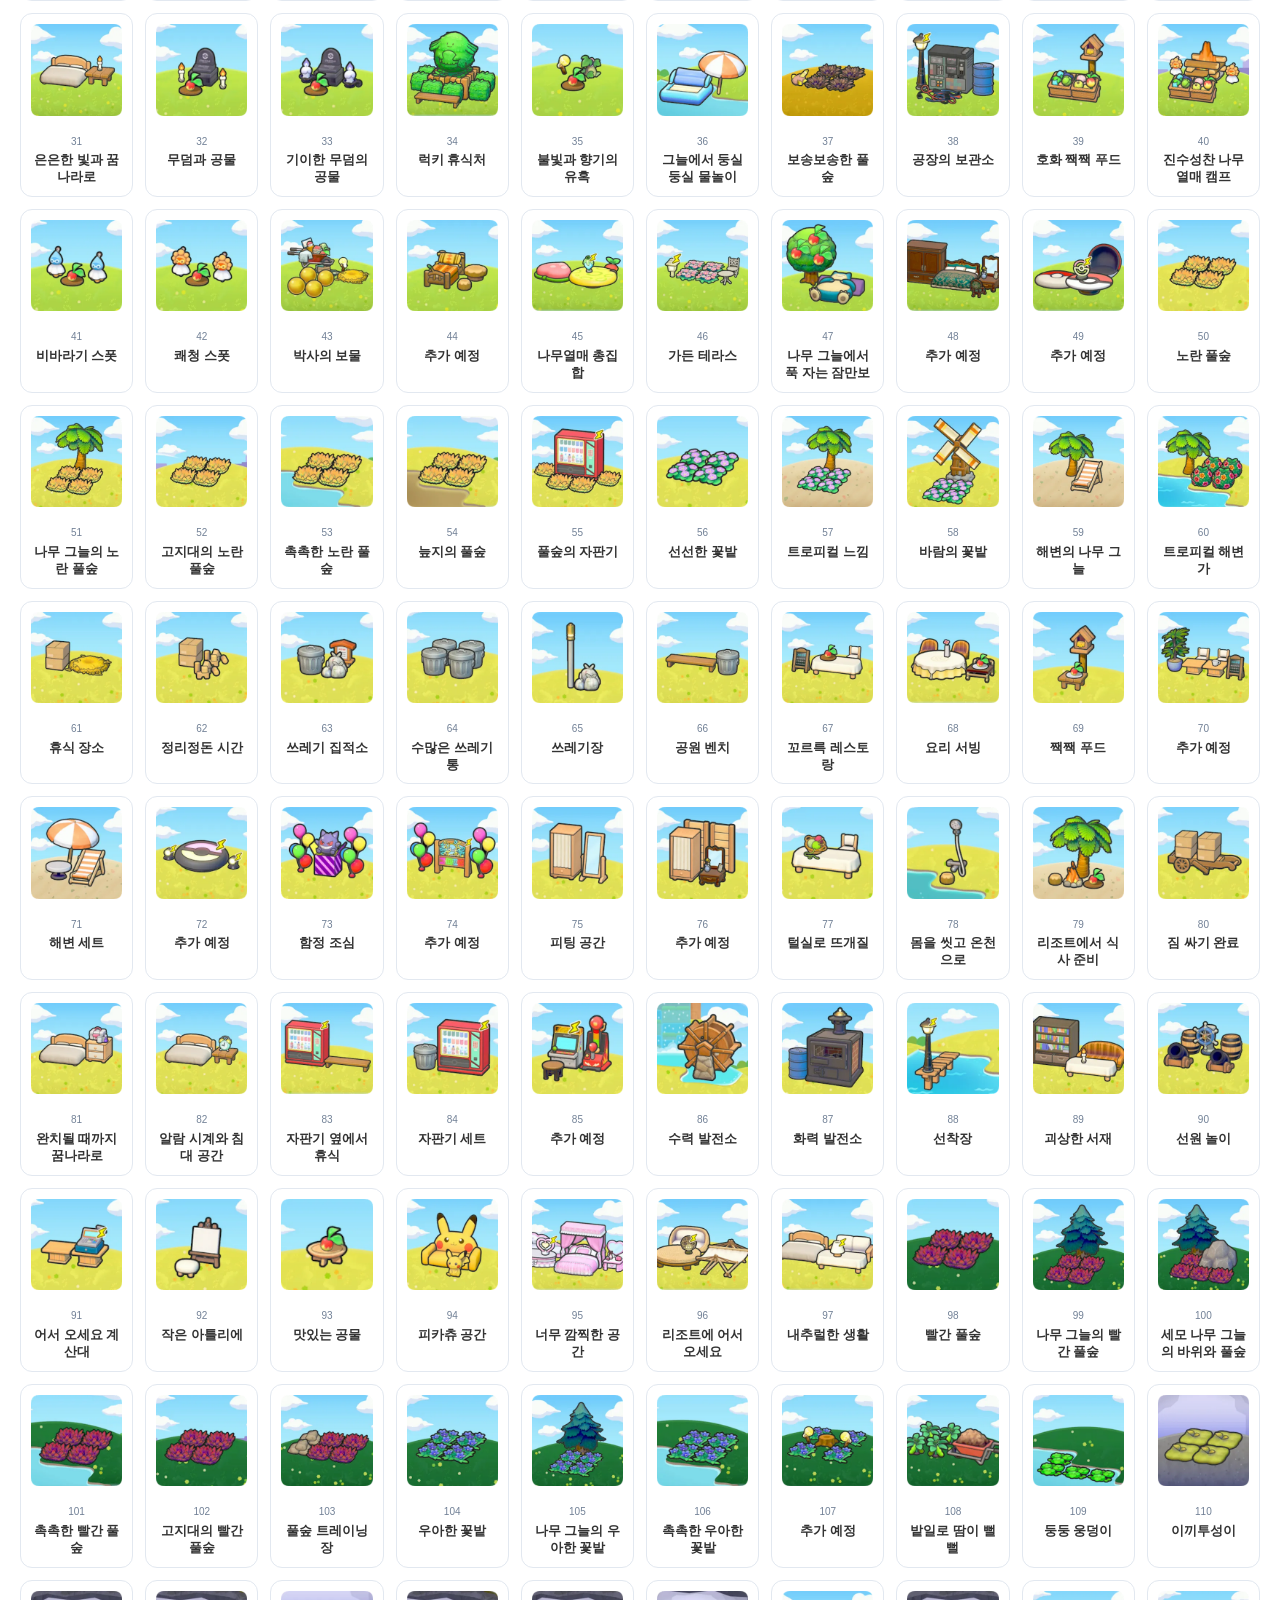
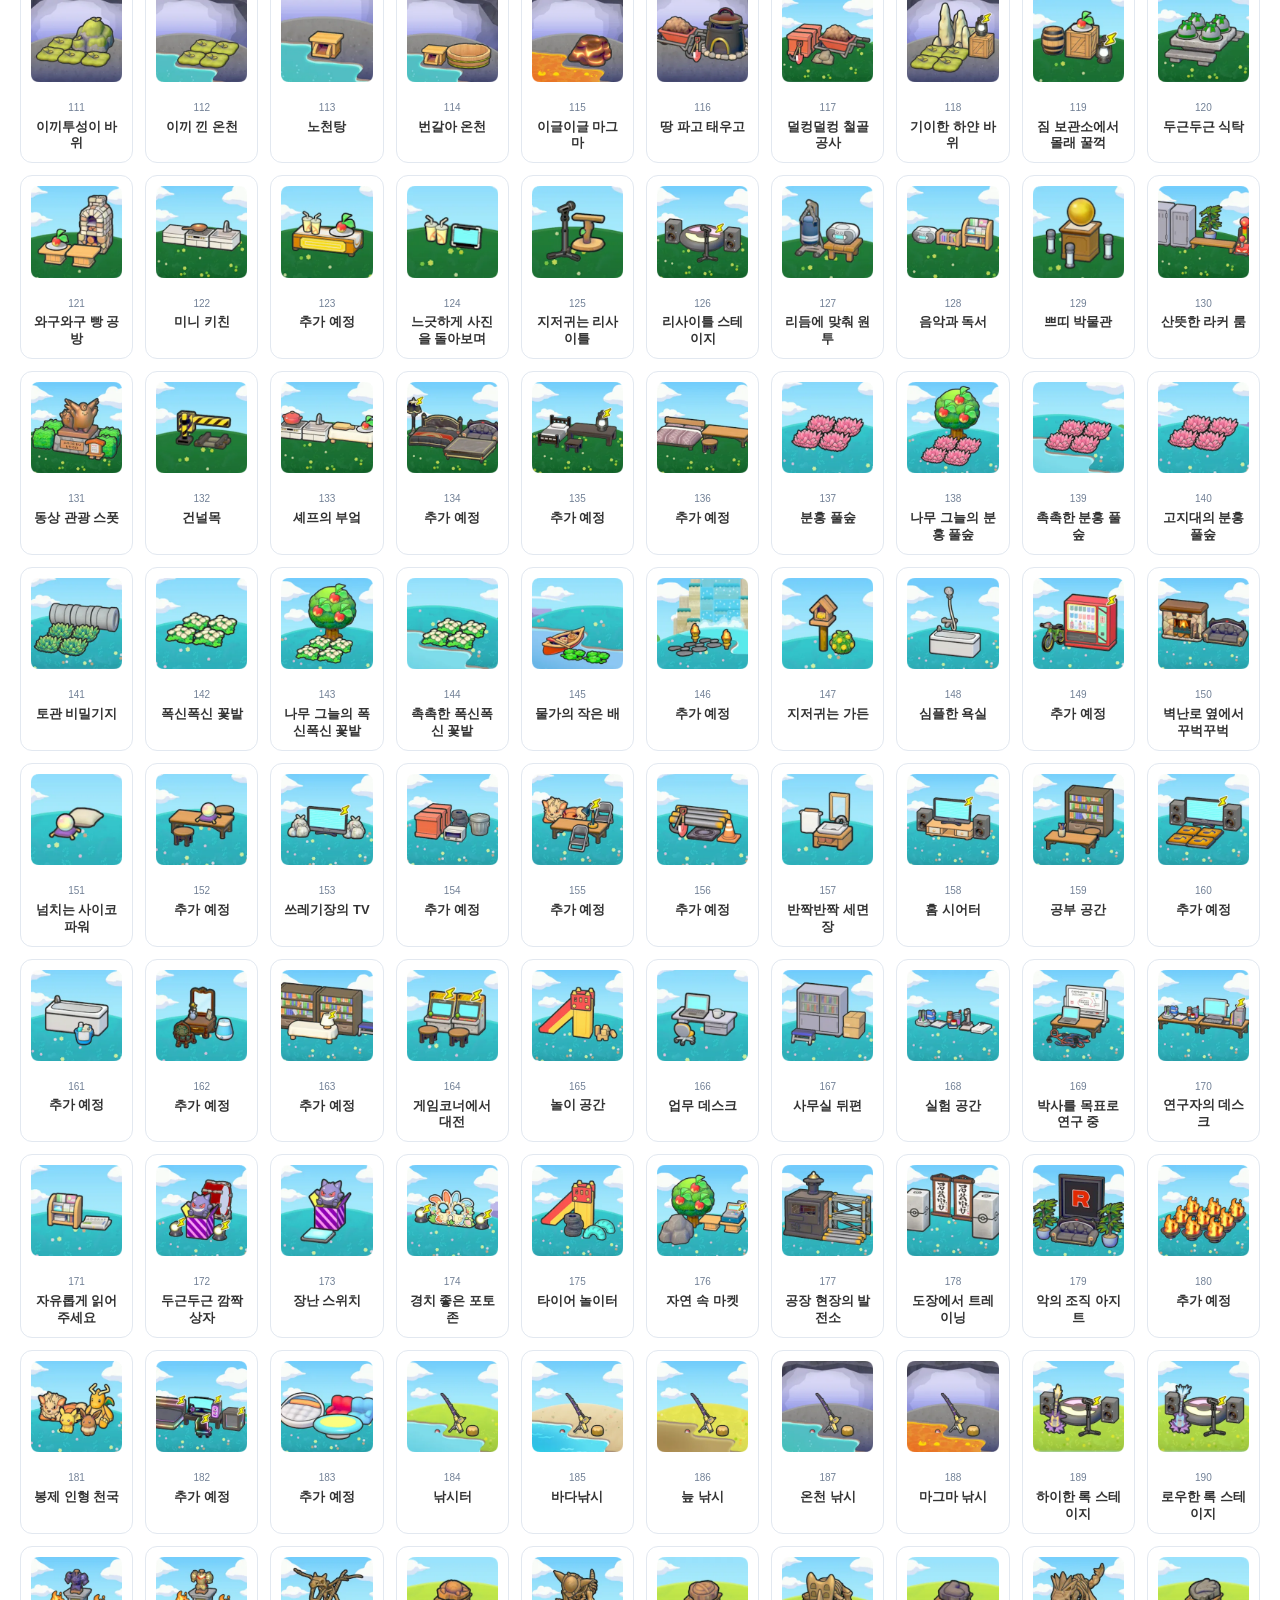
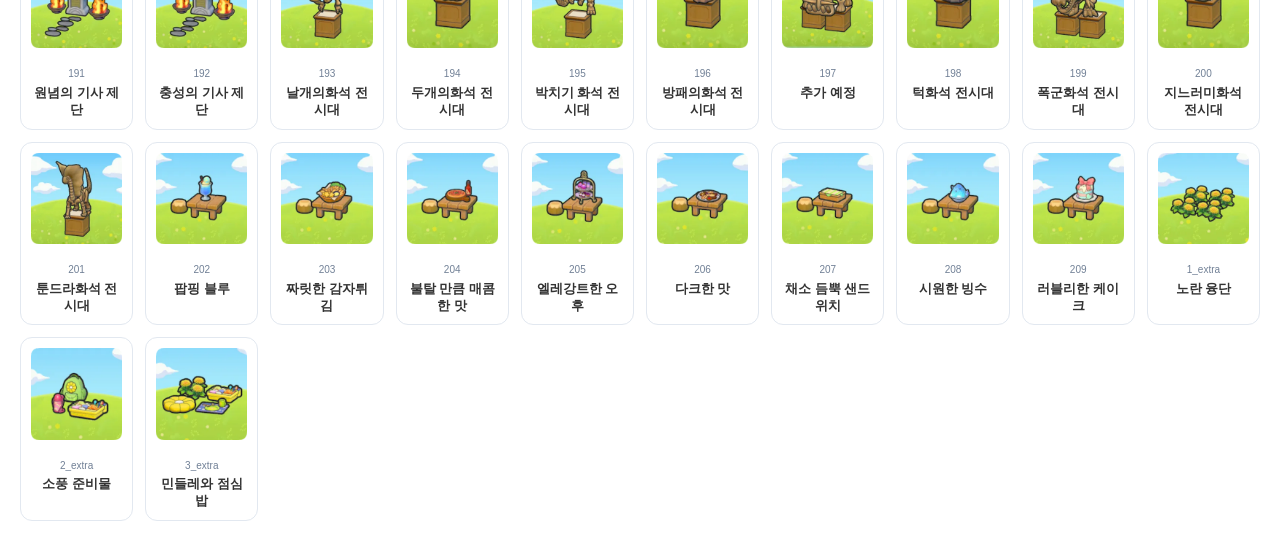
==== commit a3258ed5: "오탈자수정" ====
--- a/habitat.html
+++ b/habitat.html
@@ -19,7 +19,7 @@
         <a href="index.html" class="nav-link">포켓몬</a>
         <a href="habitat.html" class="nav-link active">서식지</a>
         
-        <button class="theme-toggle-btn" id="themeToggle" title="다크 모드 변경">🌙;</button>
+        <button class="theme-toggle-btn" id="themeToggle" title="다크 모드 변경">🌙</button>
     </div>
 </nav>
 
